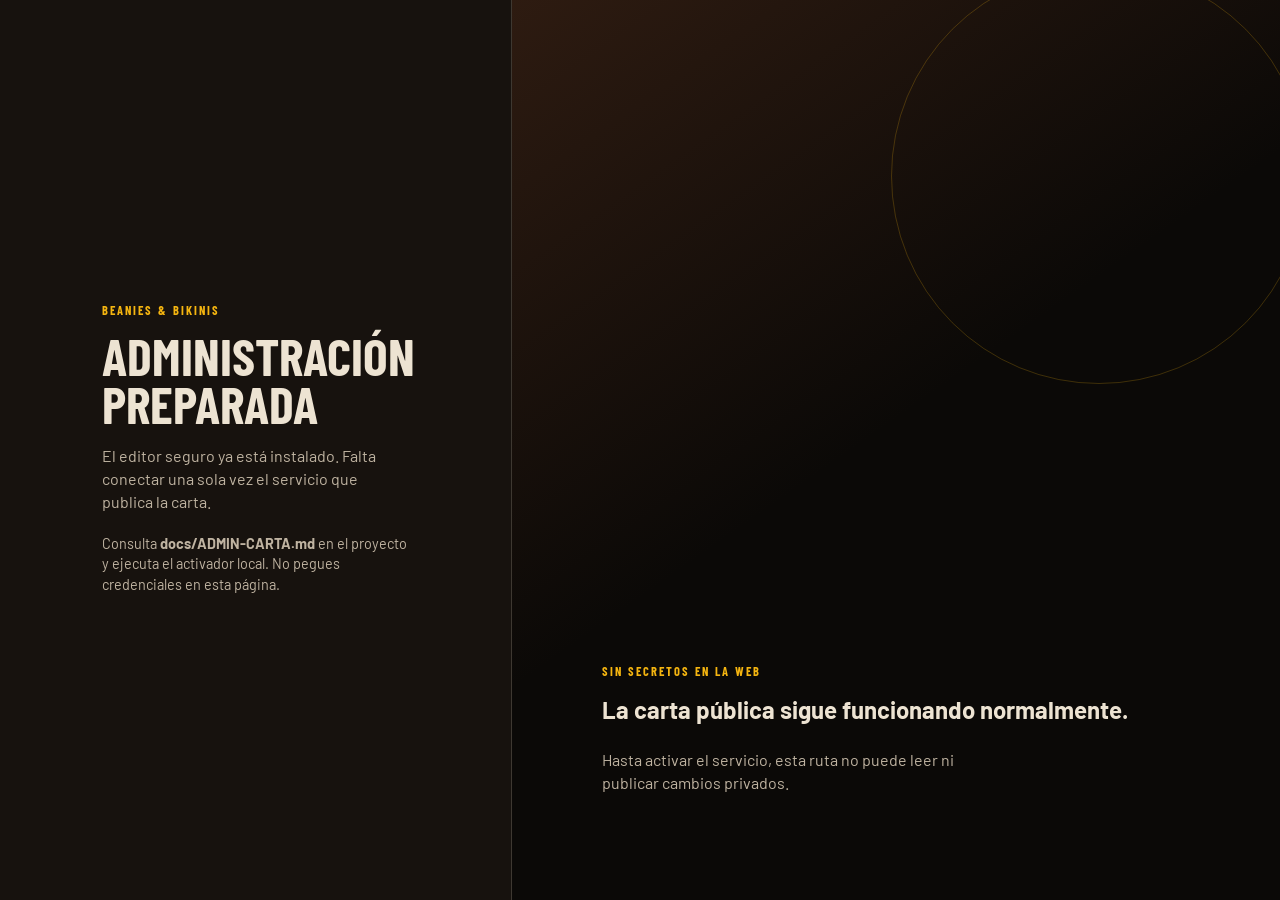
==== admin/index.html @ c7ca2cd2 "Preparar administración segura de carta" ====
<!doctype html>
<html lang="es">
<head>
  <meta charset="utf-8">
  <meta name="robots" content="noindex, nofollow, noarchive">
  <meta name="viewport" content="width=device-width, initial-scale=1">
  <meta name="theme-color" content="#0b0907">
  <title>Administración de carta · Beanies &amp; Bikinis</title>
  <style>
    *,*::before,*::after{box-sizing:border-box}body{margin:0;min-height:100vh;display:grid;place-items:center;padding:2rem;background:#0b0907;color:#ede3d2;font:16px/1.5 system-ui,sans-serif}.inicio{width:min(36rem,100%);border-top:2px solid #f5b510;padding-top:2rem}.inicio h1{margin:0 0 .75rem;font-size:clamp(2rem,6vw,3.5rem);line-height:.95}.inicio p{color:#bfb3a1}.inicio a{color:#f5b510}.pulso{width:1rem;height:1rem;margin-top:1.5rem;border-radius:50%;background:#f5b510;animation:pulso 1.2s ease-in-out infinite}@keyframes pulso{50%{opacity:.25;transform:scale(.7)}}@media(prefers-reduced-motion:reduce){.pulso{animation:none}}@media(min-width:1024px) and (pointer:fine){#solo-movil{display:none}}@media(max-width:1023px),(pointer:coarse){#cargando{display:none}}
  </style>
</head>
<body>
  <main class="inicio" id="cargando" aria-live="polite">
    <p>Beanies &amp; Bikinis</p>
    <h1>Abriendo administración de carta</h1>
    <p>Preparando el editor seguro de escritorio.</p>
    <div class="pulso" aria-hidden="true"></div>
  </main>
  <main class="inicio" id="solo-movil">
    <p>Beanies &amp; Bikinis</p>
    <h1>Administración solo en escritorio</h1>
    <p>Por seguridad y para evitar errores al editar precios, este panel está disponible únicamente desde un computador con teclado y puntero.</p>
    <p><a href="../">Volver a la carta pública</a></p>
  </main>
  <noscript><p>Activa JavaScript para usar la administración.</p></noscript>
  <script>
    (() => {
      const escritorio = window.matchMedia('(min-width: 1024px) and (pointer: fine)');
      if (!escritorio.matches) return;

      const css = document.createElement('link');
      css.rel = 'stylesheet';
      css.href = 'admin.css?v=20260812-admin-v1';
      document.head.append(css);

      const config = document.createElement('script');
      config.src = 'config.js?v=20260812-admin-v1';
      config.onload = () => import('./admin.js?v=20260812-admin-v1');
      config.onerror = () => {
        document.getElementById('cargando').innerHTML = '<h1>No pudimos cargar la configuración</h1><p>Recarga la página. Si continúa, revisa la guía de activación.</p>';
      };
      document.head.append(config);
    })();
  </script>
</body>
</html>
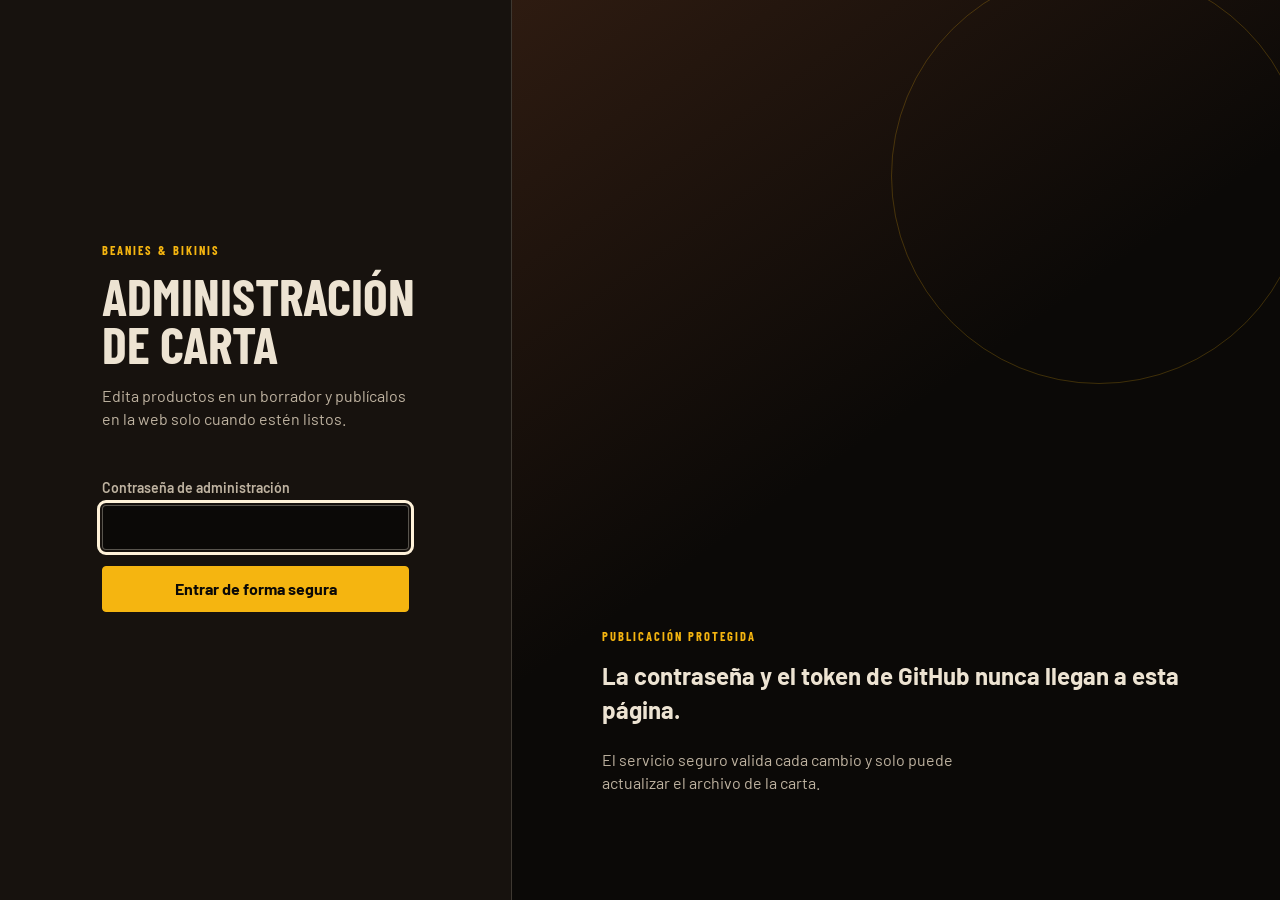
==== commit 8ba0527c: "Mejorar estados y borradores del panel" ====
--- a/admin/index.html
+++ b/admin/index.html
@@ -31,12 +31,12 @@
 
       const css = document.createElement('link');
       css.rel = 'stylesheet';
-      css.href = 'admin.css?v=20260812-admin-v1';
+      css.href = 'admin.css?v=20260812-admin-products-v3';
       document.head.append(css);
 
       const config = document.createElement('script');
-      config.src = 'config.js?v=20260812-admin-v1';
-      config.onload = () => import('./admin.js?v=20260812-admin-v1');
+      config.src = 'config.js?v=20260812-admin-live';
+      config.onload = () => import('./admin.js?v=20260812-admin-products-v3');
       config.onerror = () => {
         document.getElementById('cargando').innerHTML = '<h1>No pudimos cargar la configuración</h1><p>Recarga la página. Si continúa, revisa la guía de activación.</p>';
       };
